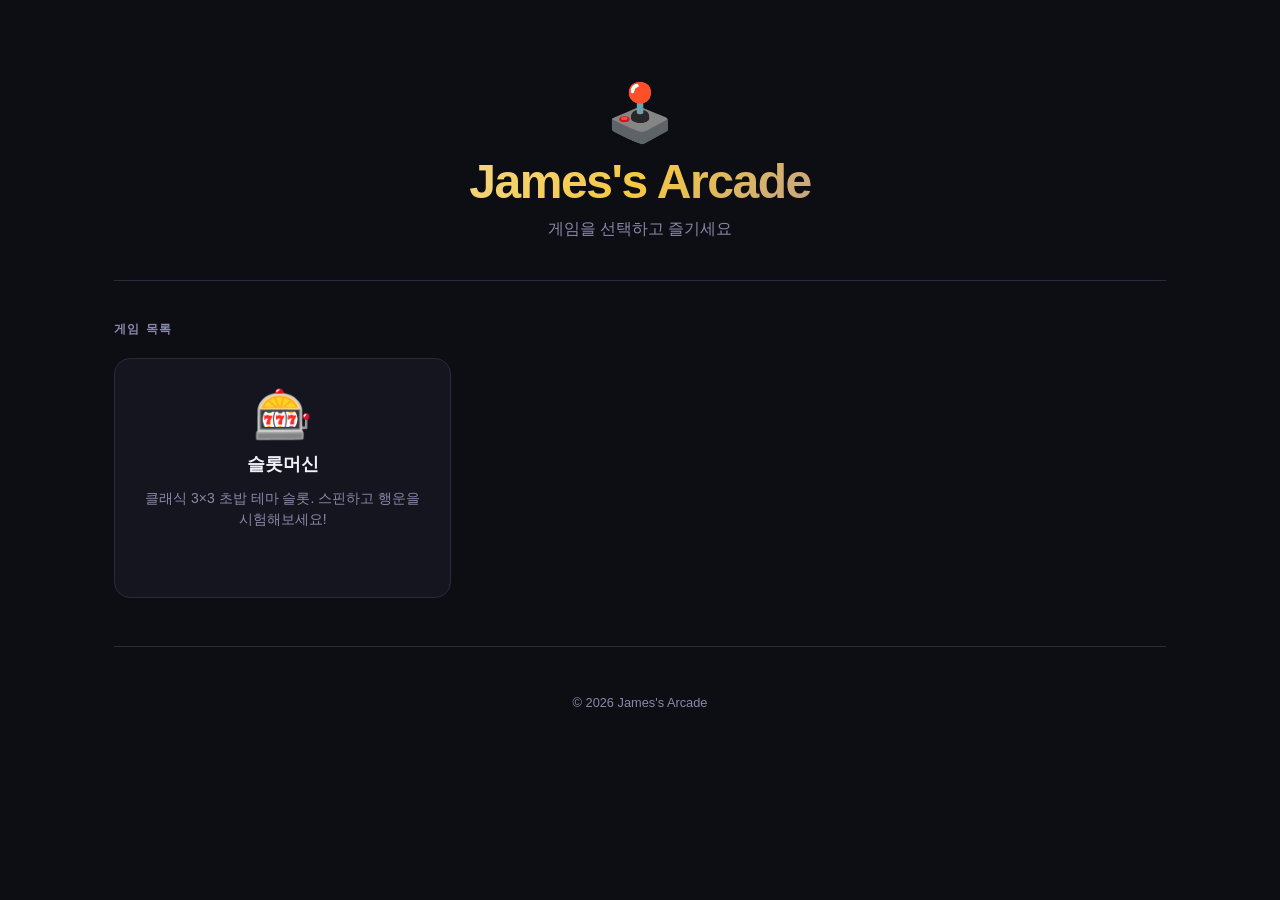
==== index.html @ 890931c7 "feat: redesign index as game portal (James's Arcade)" ====
<!DOCTYPE html>
<html lang="ko" style="color-scheme: dark;">
<head>
  <meta charset="UTF-8">
  <meta name="viewport" content="width=device-width, initial-scale=1.0">
  <meta name="theme-color" content="#0d0d14">
  <title>James's Arcade</title>
  <style>
    /* ===== Reset & Base ===== */
    *, *::before, *::after {
      box-sizing: border-box;
      margin: 0;
      padding: 0;
    }

    :root {
      --bg-page:      #0d0d14;
      --bg-card:      #15151f;
      --bg-card-hover:#1c1c2a;
      --border:       #2a2a3d;
      --border-hover: #6c63ff;
      --accent:       #6c63ff;
      --accent-glow:  rgba(108, 99, 255, 0.35);
      --text-primary: #f0f0f8;
      --text-muted:   #8888aa;
      --focus-ring:   #6c63ff;
      --gold:         #f5c842;
      --radius-card:  16px;
      --transition-card: transform 220ms ease, box-shadow 220ms ease, border-color 220ms ease;
    }

    html {
      scroll-behavior: smooth;
    }

    body {
      background-color: var(--bg-page);
      color: var(--text-primary);
      font-family: -apple-system, BlinkMacSystemFont, "Segoe UI", Roboto, "Helvetica Neue", sans-serif;
      min-height: 100vh;
      padding: env(safe-area-inset-top) env(safe-area-inset-right) env(safe-area-inset-bottom) env(safe-area-inset-left);
      overflow-x: hidden;
      -webkit-tap-highlight-color: transparent;
      touch-action: manipulation;
    }

    /* ===== Skip Link ===== */
    .skip-link {
      position: absolute;
      top: -100%;
      left: 1rem;
      z-index: 999;
      background: var(--accent);
      color: #fff;
      padding: 0.5rem 1rem;
      border-radius: 0 0 8px 8px;
      font-weight: 600;
      text-decoration: none;
      transition: top 150ms ease;
    }
    .skip-link:focus {
      top: 0;
    }

    /* ===== Layout ===== */
    .page-wrapper {
      max-width: 1100px;
      margin: 0 auto;
      padding: 2rem 1.5rem 4rem;
    }

    /* ===== Header ===== */
    .site-header {
      text-align: center;
      padding: 3rem 0 2.5rem;
    }

    .site-header .logo-emoji {
      font-size: 3.5rem;
      display: block;
      margin-bottom: 0.5rem;
      animation: float 3s ease-in-out infinite;
    }

    @keyframes float {
      0%, 100% { transform: translateY(0); }
      50%       { transform: translateY(-8px); }
    }

    @media (prefers-reduced-motion: reduce) {
      .site-header .logo-emoji {
        animation: none;
      }
    }

    .site-title {
      font-size: clamp(2rem, 5vw, 3rem);
      font-weight: 800;
      letter-spacing: -0.03em;
      text-wrap: balance;
      background: linear-gradient(135deg, #f0f0f8 0%, var(--gold) 50%, var(--accent) 100%);
      -webkit-background-clip: text;
      -webkit-text-fill-color: transparent;
      background-clip: text;
    }

    .site-subtitle {
      margin-top: 0.6rem;
      color: var(--text-muted);
      font-size: 1rem;
      text-wrap: balance;
    }

    /* ===== Divider ===== */
    .divider {
      border: none;
      border-top: 1px solid var(--border);
      margin: 0 0 2.5rem;
    }

    /* ===== Section Heading ===== */
    .section-heading {
      font-size: 0.75rem;
      font-weight: 700;
      letter-spacing: 0.12em;
      text-transform: uppercase;
      color: var(--text-muted);
      margin-bottom: 1.25rem;
    }

    /* ===== Game Grid ===== */
    .game-grid {
      display: grid;
      grid-template-columns: repeat(3, 1fr);
      gap: 1.25rem;
    }

    @media (max-width: 768px) {
      .game-grid {
        grid-template-columns: repeat(2, 1fr);
      }
    }

    @media (max-width: 480px) {
      .game-grid {
        grid-template-columns: 1fr;
      }
    }

    /* ===== Game Card ===== */
    .game-card {
      display: flex;
      flex-direction: column;
      align-items: center;
      text-align: center;
      gap: 0.75rem;
      padding: 2rem 1.5rem;
      background: var(--bg-card);
      border: 1px solid var(--border);
      border-radius: var(--radius-card);
      text-decoration: none;
      color: inherit;
      cursor: pointer;
      transition: var(--transition-card);
      position: relative;
      overflow: hidden;
    }

    /* Subtle shimmer overlay */
    .game-card::before {
      content: "";
      position: absolute;
      inset: 0;
      border-radius: var(--radius-card);
      background: radial-gradient(circle at 50% 0%, var(--accent-glow), transparent 70%);
      opacity: 0;
      transition: opacity 220ms ease;
      pointer-events: none;
    }

    .game-card:hover,
    .game-card:focus-visible {
      background: var(--bg-card-hover);
      border-color: var(--border-hover);
      transform: translateY(-6px);
      box-shadow:
        0 12px 32px rgba(0, 0, 0, 0.5),
        0 0 0 1px var(--accent),
        0 0 20px var(--accent-glow);
    }

    .game-card:hover::before,
    .game-card:focus-visible::before {
      opacity: 1;
    }

    .game-card:focus-visible {
      outline: 3px solid var(--focus-ring);
      outline-offset: 3px;
    }

    /* Reduce motion: no transform, keep glow */
    @media (prefers-reduced-motion: reduce) {
      .game-card {
        transition: box-shadow 220ms ease, border-color 220ms ease;
      }
      .game-card:hover,
      .game-card:focus-visible {
        transform: none;
      }
    }

    .game-card__emoji {
      font-size: 3rem;
      line-height: 1;
      display: block;
    }

    .game-card__name {
      font-size: 1.15rem;
      font-weight: 700;
      color: var(--text-primary);
    }

    .game-card__desc {
      font-size: 0.875rem;
      color: var(--text-muted);
      line-height: 1.5;
      overflow: hidden;
      display: -webkit-box;
      -webkit-line-clamp: 2;
      -webkit-box-orient: vertical;
    }

    .game-card__badge {
      margin-top: auto;
      font-size: 0.7rem;
      font-weight: 600;
      letter-spacing: 0.08em;
      text-transform: uppercase;
      color: var(--accent);
      border: 1px solid var(--accent);
      border-radius: 999px;
      padding: 0.2rem 0.65rem;
      opacity: 0;
      transform: translateY(4px);
      transition: opacity 180ms ease, transform 180ms ease;
    }

    .game-card:hover .game-card__badge,
    .game-card:focus-visible .game-card__badge {
      opacity: 1;
      transform: translateY(0);
    }

    @media (prefers-reduced-motion: reduce) {
      .game-card__badge {
        transform: none;
        transition: opacity 180ms ease;
      }
    }

    /* ===== Empty State (fallback if games array is empty) ===== */
    .empty-state {
      grid-column: 1 / -1;
      text-align: center;
      padding: 4rem 2rem;
      color: var(--text-muted);
    }

    .empty-state p {
      font-size: 1rem;
      margin-top: 0.5rem;
    }

    /* ===== Footer ===== */
    .site-footer {
      text-align: center;
      padding-top: 3rem;
      color: var(--text-muted);
      font-size: 0.8rem;
      border-top: 1px solid var(--border);
      margin-top: 3rem;
    }
  </style>
</head>
<body>

  <a href="#main-content" class="skip-link">본문으로 건너뛰기</a>

  <div class="page-wrapper">

    <header class="site-header" role="banner">
      <span class="logo-emoji" aria-hidden="true">🕹️</span>
      <h1 class="site-title">James's Arcade</h1>
      <p class="site-subtitle">게임을 선택하고 즐기세요</p>
    </header>

    <hr class="divider" aria-hidden="true">

    <main id="main-content">
      <h2 class="section-heading">게임 목록</h2>
      <div
        class="game-grid"
        role="list"
        aria-label="게임 목록"
        id="game-grid"
      ></div>
    </main>

    <footer class="site-footer" role="contentinfo">
      <p>© 2026 James's Arcade</p>
    </footer>

  </div>

  <script>
    // ─────────────────────────────────────────────
    //  게임 목록 — 이 배열에 항목 추가하면 카드 자동 생성
    // ─────────────────────────────────────────────
    const games = [
      {
        name: '슬롯머신',
        emoji: '🎰',
        desc: '클래식 3×3 초밥 테마 슬롯. 스핀하고 행운을 시험해보세요!',
        url: 'slot.html',
        badge: '플레이'
      },
      // 새 게임을 여기에 추가하세요. 예:
      // { name: '블랙잭', emoji: '🃏', desc: '21에 도전하세요.', url: 'blackjack.html', badge: '플레이' },
    ];

    // ─────────────────────────────────────────────
    //  카드 렌더링
    // ─────────────────────────────────────────────
    (function renderGames() {
      const grid = document.getElementById('game-grid');

      if (!games.length) {
        grid.innerHTML = `
          <div class="empty-state" role="listitem">
            <span aria-hidden="true" style="font-size:2.5rem">🎮</span>
            <p>아직 등록된 게임이 없습니다.</p>
          </div>`;
        return;
      }

      const fragment = document.createDocumentFragment();

      games.forEach(function(game) {
        const a = document.createElement('a');
        a.href = game.url;
        a.className = 'game-card';
        a.setAttribute('role', 'listitem');
        a.setAttribute('aria-label', game.name + ' — ' + game.desc);

        a.innerHTML = `
          <span class="game-card__emoji" aria-hidden="true">${game.emoji}</span>
          <span class="game-card__name">${escapeHtml(game.name)}</span>
          <span class="game-card__desc">${escapeHtml(game.desc)}</span>
          <span class="game-card__badge" aria-hidden="true">${escapeHtml(game.badge || '플레이')}</span>
        `;

        fragment.appendChild(a);
      });

      grid.appendChild(fragment);
    })();

    // ─────────────────────────────────────────────
    //  XSS 방지 헬퍼
    // ─────────────────────────────────────────────
    function escapeHtml(str) {
      return String(str)
        .replace(/&/g, '&amp;')
        .replace(/</g, '&lt;')
        .replace(/>/g, '&gt;')
        .replace(/"/g, '&quot;')
        .replace(/'/g, '&#39;');
    }
  </script>

</body>
</html>
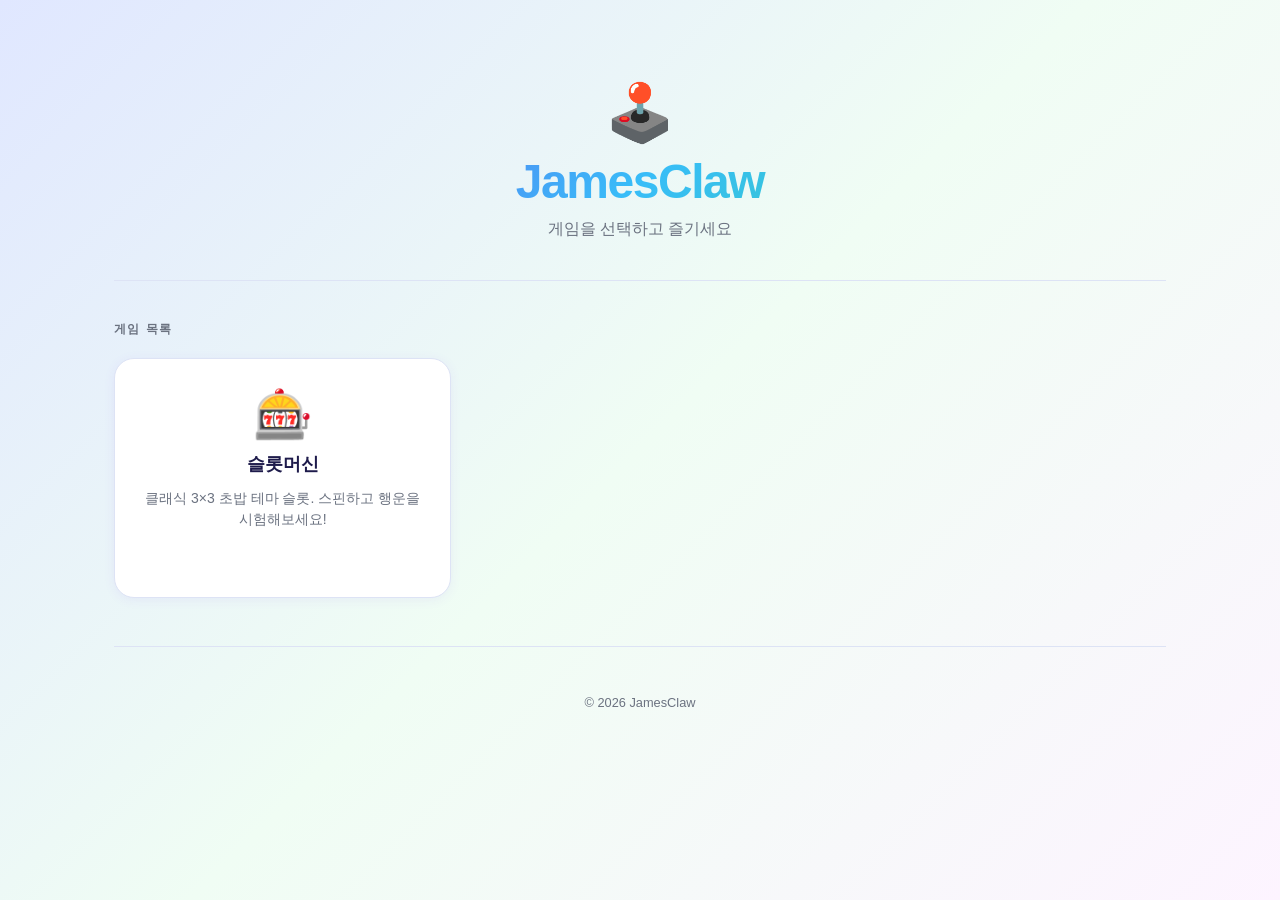
==== commit 38b63314: "style: rebrand to JamesClaw with bright casual theme" ====
--- a/index.html
+++ b/index.html
@@ -1,10 +1,10 @@
 <!DOCTYPE html>
-<html lang="ko" style="color-scheme: dark;">
+<html lang="ko" style="color-scheme: light;">
 <head>
   <meta charset="UTF-8">
   <meta name="viewport" content="width=device-width, initial-scale=1.0">
-  <meta name="theme-color" content="#0d0d14">
-  <title>James's Arcade</title>
+  <meta name="theme-color" content="#a78bfa">
+  <title>JamesClaw</title>
   <style>
     /* ===== Reset & Base ===== */
     *, *::before, *::after {
@@ -14,18 +14,20 @@
     }
 
     :root {
-      --bg-page:      #0d0d14;
-      --bg-card:      #15151f;
-      --bg-card-hover:#1c1c2a;
-      --border:       #2a2a3d;
-      --border-hover: #6c63ff;
-      --accent:       #6c63ff;
-      --accent-glow:  rgba(108, 99, 255, 0.35);
-      --text-primary: #f0f0f8;
-      --text-muted:   #8888aa;
-      --focus-ring:   #6c63ff;
-      --gold:         #f5c842;
-      --radius-card:  16px;
+      --bg-page:      #f0f4ff;
+      --bg-card:      #ffffff;
+      --bg-card-hover:#f5f0ff;
+      --border:       #dde3f5;
+      --border-hover: #a78bfa;
+      --accent:       #7c3aed;
+      --accent-soft:  #a78bfa;
+      --accent-glow:  rgba(167, 139, 250, 0.30);
+      --text-primary: #1e1b4b;
+      --text-muted:   #6b7280;
+      --focus-ring:   #7c3aed;
+      --mint:         #34d399;
+      --sky:          #38bdf8;
+      --radius-card:  20px;
       --transition-card: transform 220ms ease, box-shadow 220ms ease, border-color 220ms ease;
     }
 
@@ -34,7 +36,8 @@
     }
 
     body {
-      background-color: var(--bg-page);
+      background: linear-gradient(135deg, #e0e7ff 0%, #f0fdf4 50%, #fdf4ff 100%);
+      background-attachment: fixed;
       color: var(--text-primary);
       font-family: -apple-system, BlinkMacSystemFont, "Segoe UI", Roboto, "Helvetica Neue", sans-serif;
       min-height: 100vh;
@@ -98,7 +101,7 @@
       font-weight: 800;
       letter-spacing: -0.03em;
       text-wrap: balance;
-      background: linear-gradient(135deg, #f0f0f8 0%, var(--gold) 50%, var(--accent) 100%);
+      background: linear-gradient(135deg, #7c3aed 0%, #38bdf8 50%, #34d399 100%);
       -webkit-background-clip: text;
       -webkit-text-fill-color: transparent;
       background-clip: text;
@@ -156,7 +159,7 @@
       gap: 0.75rem;
       padding: 2rem 1.5rem;
       background: var(--bg-card);
-      border: 1px solid var(--border);
+      border: 1.5px solid var(--border);
       border-radius: var(--radius-card);
       text-decoration: none;
       color: inherit;
@@ -164,6 +167,7 @@
       transition: var(--transition-card);
       position: relative;
       overflow: hidden;
+      box-shadow: 0 2px 12px rgba(124, 58, 237, 0.07);
     }
 
     /* Subtle shimmer overlay */
@@ -184,9 +188,9 @@
       border-color: var(--border-hover);
       transform: translateY(-6px);
       box-shadow:
-        0 12px 32px rgba(0, 0, 0, 0.5),
-        0 0 0 1px var(--accent),
-        0 0 20px var(--accent-glow);
+        0 16px 36px rgba(124, 58, 237, 0.15),
+        0 0 0 1.5px var(--accent-soft),
+        0 0 24px var(--accent-glow);
     }
 
     .game-card:hover::before,
@@ -239,9 +243,10 @@
       letter-spacing: 0.08em;
       text-transform: uppercase;
       color: var(--accent);
-      border: 1px solid var(--accent);
+      border: 1.5px solid var(--accent-soft);
       border-radius: 999px;
       padding: 0.2rem 0.65rem;
+      background: rgba(167, 139, 250, 0.12);
       opacity: 0;
       transform: translateY(4px);
       transition: opacity 180ms ease, transform 180ms ease;
@@ -292,7 +297,7 @@
 
     <header class="site-header" role="banner">
       <span class="logo-emoji" aria-hidden="true">🕹️</span>
-      <h1 class="site-title">James's Arcade</h1>
+      <h1 class="site-title">JamesClaw</h1>
       <p class="site-subtitle">게임을 선택하고 즐기세요</p>
     </header>
 
@@ -309,7 +314,7 @@
     </main>
 
     <footer class="site-footer" role="contentinfo">
-      <p>© 2026 James's Arcade</p>
+      <p>© 2026 JamesClaw</p>
     </footer>
 
   </div>
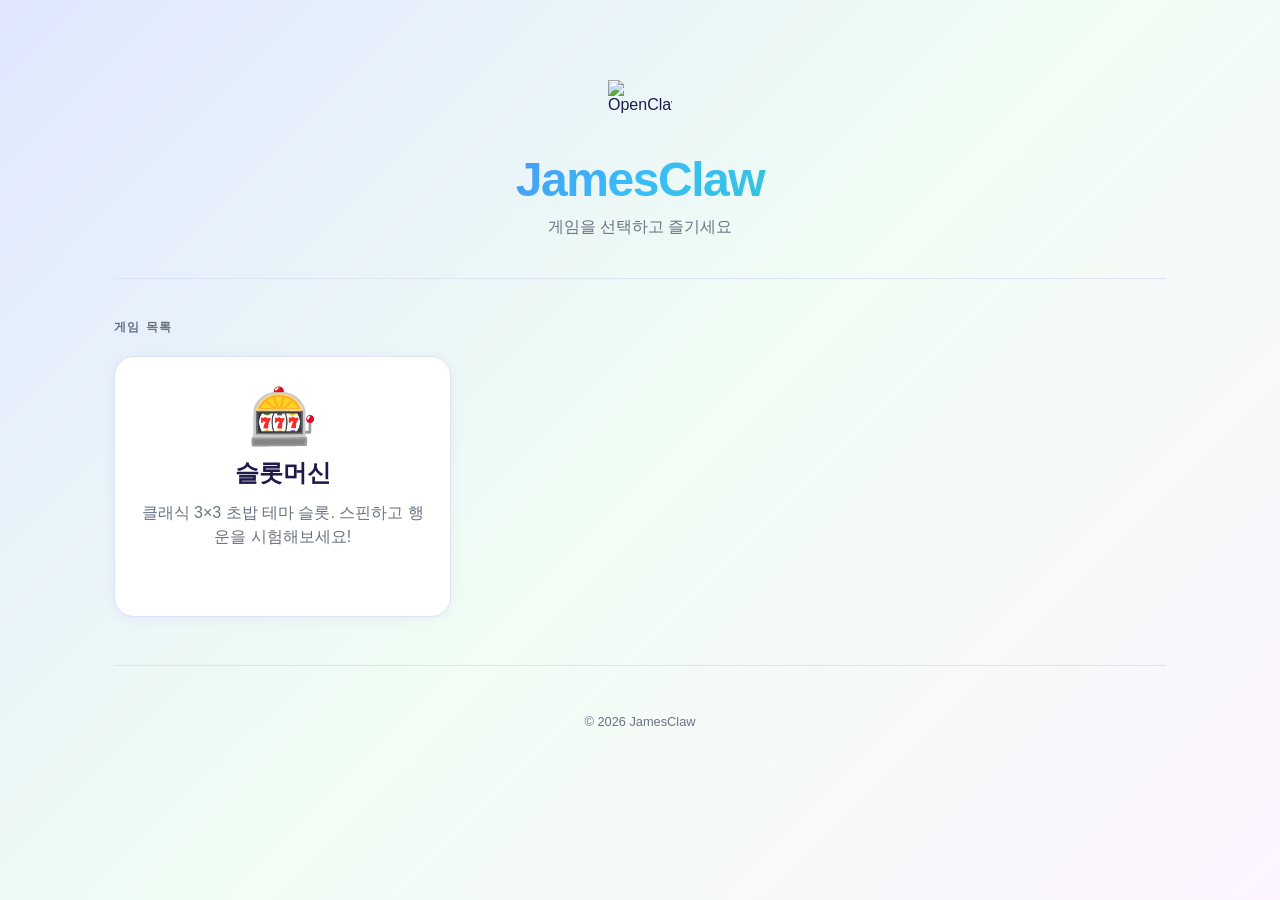
==== commit 5a7a0d3a: "style: replace logo with OpenClaw icon, enlarge game card text" ====
--- a/index.html
+++ b/index.html
@@ -78,10 +78,11 @@
       padding: 3rem 0 2.5rem;
     }
 
-    .site-header .logo-emoji {
-      font-size: 3.5rem;
+    .site-header .logo-icon {
+      width: 64px;
+      height: 64px;
       display: block;
-      margin-bottom: 0.5rem;
+      margin: 0 auto 0.5rem;
       animation: float 3s ease-in-out infinite;
     }
 
@@ -91,7 +92,7 @@
     }
 
     @media (prefers-reduced-motion: reduce) {
-      .site-header .logo-emoji {
+      .site-header .logo-icon {
         animation: none;
       }
     }
@@ -215,19 +216,19 @@
     }
 
     .game-card__emoji {
-      font-size: 3rem;
+      font-size: 3.5rem;
       line-height: 1;
       display: block;
     }
 
     .game-card__name {
-      font-size: 1.15rem;
+      font-size: 1.5rem;
       font-weight: 700;
       color: var(--text-primary);
     }
 
     .game-card__desc {
-      font-size: 0.875rem;
+      font-size: 1rem;
       color: var(--text-muted);
       line-height: 1.5;
       overflow: hidden;
@@ -296,7 +297,7 @@
   <div class="page-wrapper">
 
     <header class="site-header" role="banner">
-      <span class="logo-emoji" aria-hidden="true">🕹️</span>
+      <img src="https://openclaw.ai/icon.png" alt="OpenClaw" class="logo-icon" width="64" height="64">
       <h1 class="site-title">JamesClaw</h1>
       <p class="site-subtitle">게임을 선택하고 즐기세요</p>
     </header>
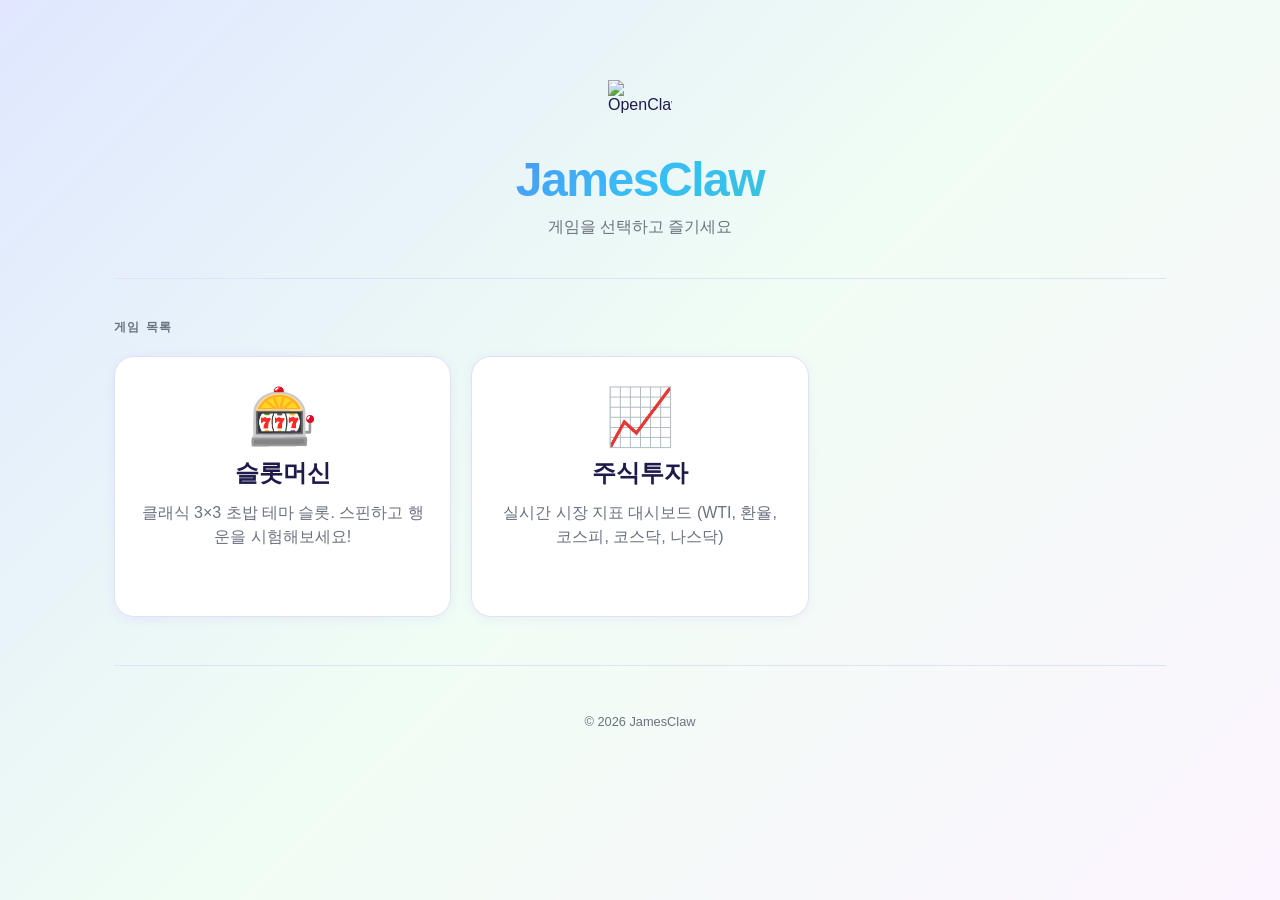
==== commit 3afb8d4b: "feat: add stock market dashboard (WTI, USD/KRW, KOSPI, KOSDAQ, NASDAQ)" ====
--- a/index.html
+++ b/index.html
@@ -5,6 +5,11 @@
   <meta name="viewport" content="width=device-width, initial-scale=1.0">
   <meta name="theme-color" content="#a78bfa">
   <title>JamesClaw</title>
+  <link rel="manifest" href="manifest.json">
+  <link rel="icon" type="image/png" href="https://openclaw.ai/apple-touch-icon.png">
+  <link rel="apple-touch-icon" href="https://openclaw.ai/apple-touch-icon.png">
+  <meta name="apple-mobile-web-app-title" content="JamesClaw">
+  <meta name="application-name" content="JamesClaw">
   <style>
     /* ===== Reset & Base ===== */
     *, *::before, *::after {
@@ -297,7 +302,7 @@
   <div class="page-wrapper">
 
     <header class="site-header" role="banner">
-      <img src="https://openclaw.ai/icon.png" alt="OpenClaw" class="logo-icon" width="64" height="64">
+      <img src="https://openclaw.ai/apple-touch-icon.png" alt="OpenClaw" class="logo-icon" width="64" height="64">
       <h1 class="site-title">JamesClaw</h1>
       <p class="site-subtitle">게임을 선택하고 즐기세요</p>
     </header>
@@ -332,6 +337,13 @@
         url: 'slot.html',
         badge: '플레이'
       },
+      {
+        name: '주식투자',
+        emoji: '📈',
+        desc: '실시간 시장 지표 대시보드 (WTI, 환율, 코스피, 코스닥, 나스닥)',
+        url: 'stock.html',
+        badge: 'LIVE'
+      },
       // 새 게임을 여기에 추가하세요. 예:
       // { name: '블랙잭', emoji: '🃏', desc: '21에 도전하세요.', url: 'blackjack.html', badge: '플레이' },
     ];
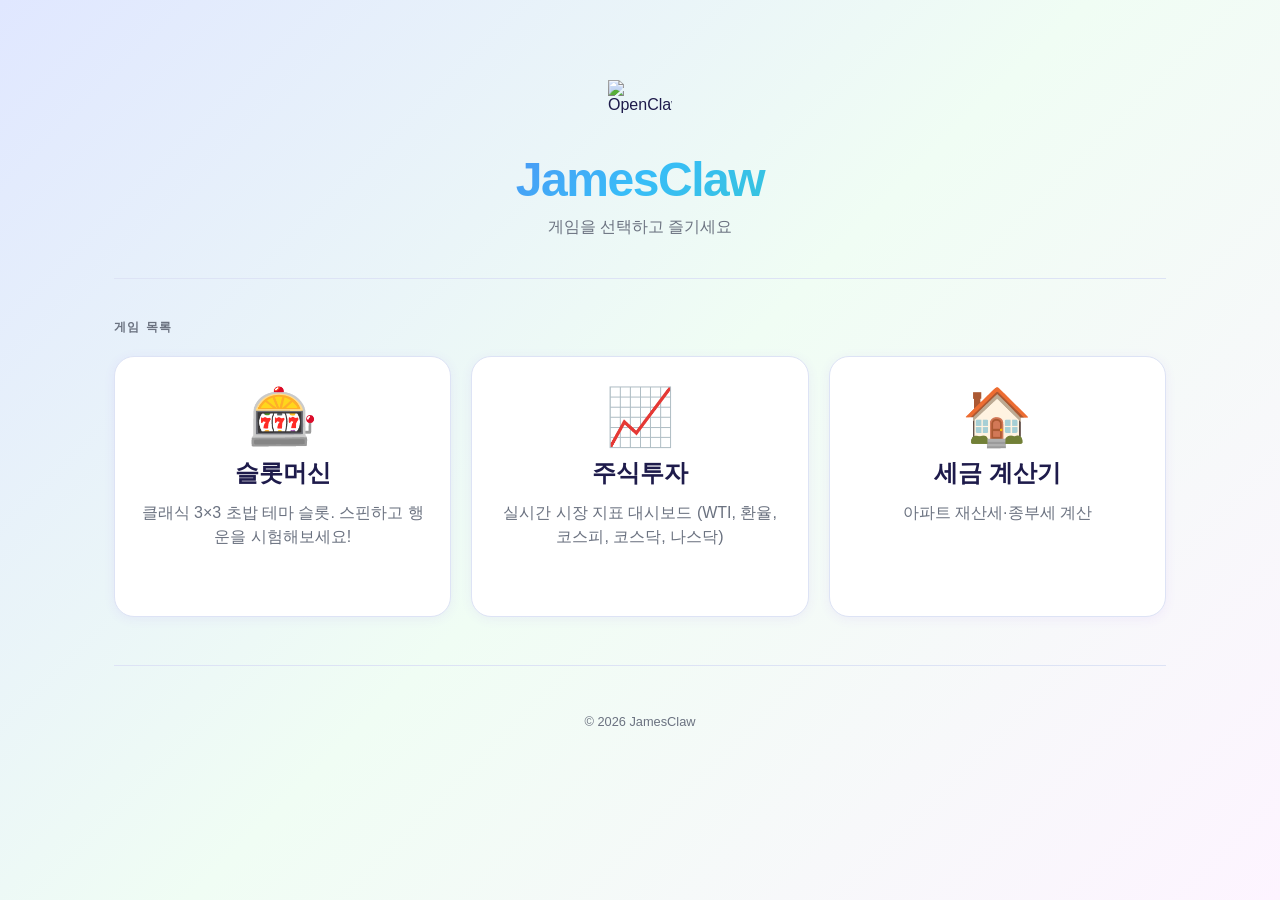
==== commit 23bd40d1: "feat: add apartment tax calculator (property tax + comprehensive real estate tax)" ====
--- a/index.html
+++ b/index.html
@@ -344,6 +344,7 @@
         url: 'stock.html',
         badge: 'LIVE'
       },
+      { name: '세금 계산기', emoji: '🏠', desc: '아파트 재산세·종부세 계산', url: 'tax.html', badge: 'NEW' },
       // 새 게임을 여기에 추가하세요. 예:
       // { name: '블랙잭', emoji: '🃏', desc: '21에 도전하세요.', url: 'blackjack.html', badge: '플레이' },
     ];
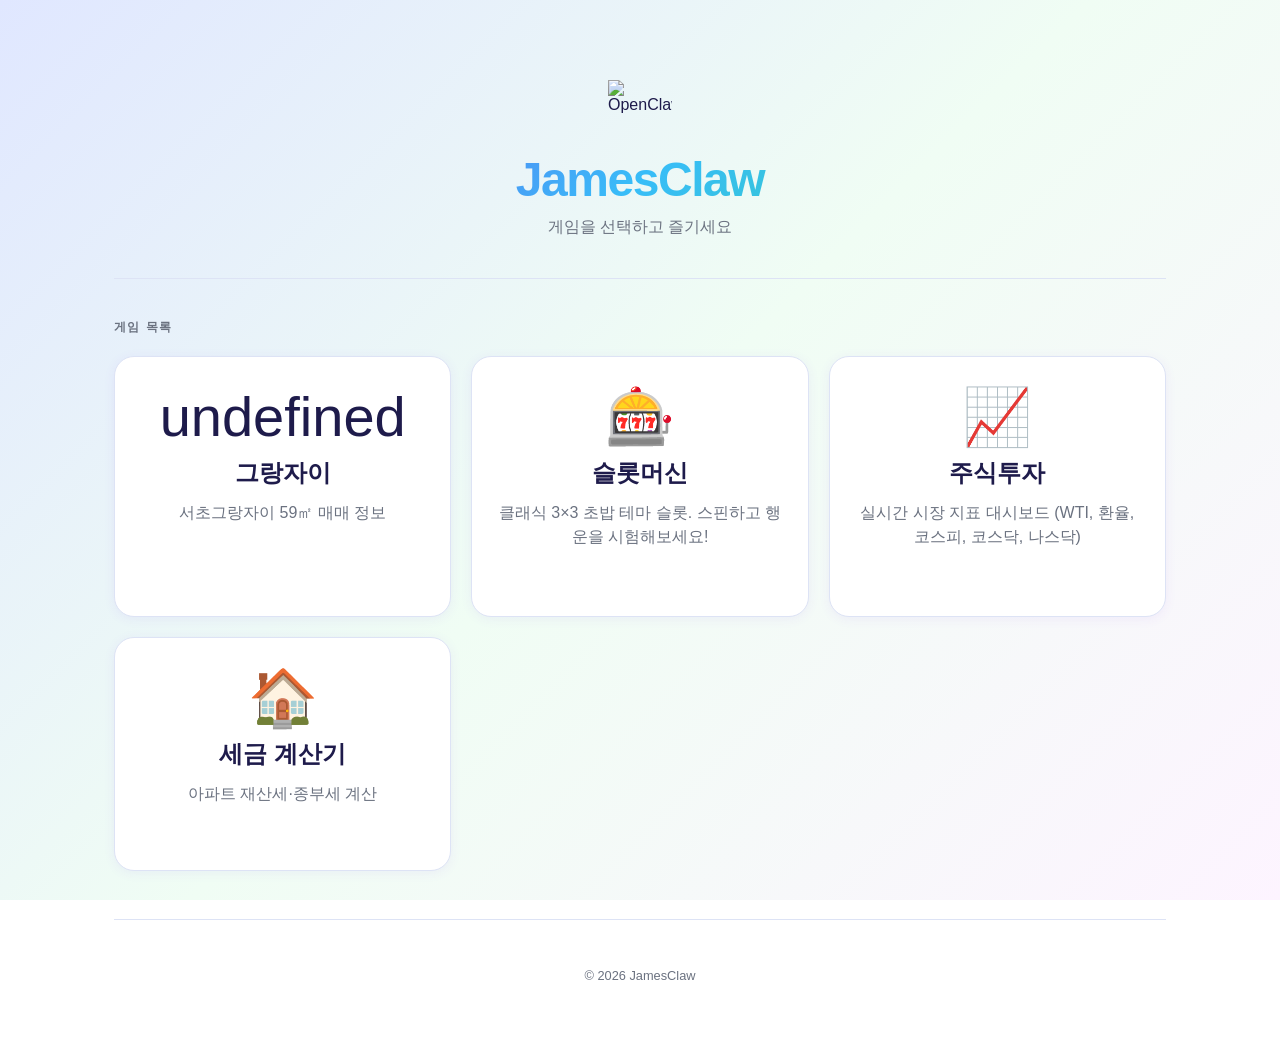
==== commit b117aa8d: "feat: add 서초그랑자이 59㎡ dashboard (granzai.html + API) - api/granzai.js: NAVER mobile search scraping f" ====
--- a/index.html
+++ b/index.html
@@ -330,6 +330,7 @@
     //  게임 목록 — 이 배열에 항목 추가하면 카드 자동 생성
     // ─────────────────────────────────────────────
     const games = [
+      { name: '그랑자이', desc: '서초그랑자이 59㎡ 매매 정보', url: 'granzai.html', badge: 'LIVE' },
       {
         name: '슬롯머신',
         emoji: '🎰',
